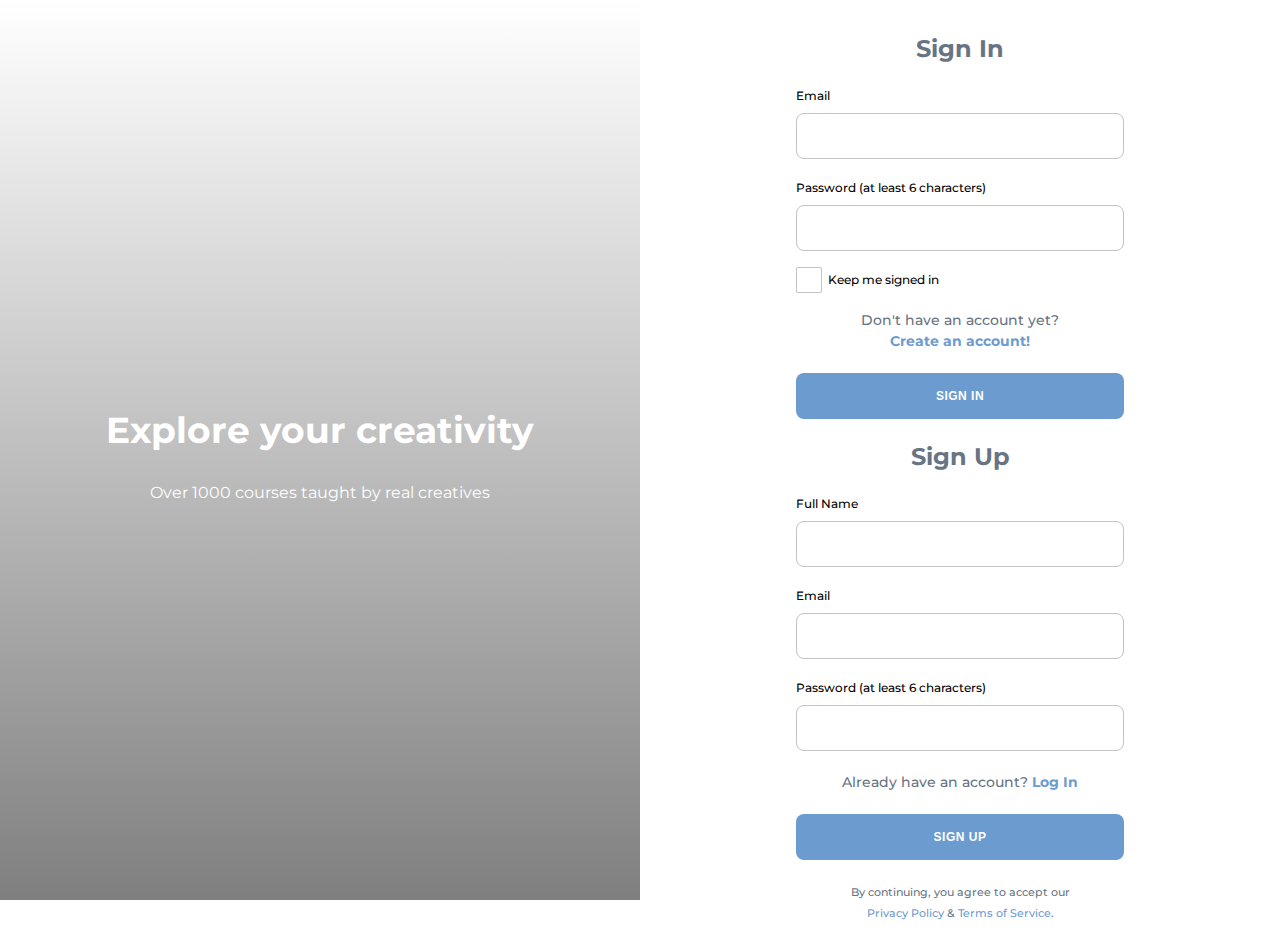
==== login form.html @ abe80ce1 "A" ====
<!DOCTYPE html>
<html lang="en">
<head>
    <meta charset="UTF-8">
    <meta name="viewport" content="width=device-width, initial-scale=1.0">
    <title>sombok3D Login</title>
    <link href="https://fonts.googleapis.com/icon?family=Material+Icons+Sharp" rel="stylesheet">
    <link rel="stylesheet" href="Login-style.css">
    <script src="https://kit.fontawesome.com/7ff1eae6e7.js" crossorigin="anonymous"></script>
    <script src="https://code.jquery.com/jquery-3.7.1.min.js" integrity="sha256-/JqT3SQfawRcv/BIHPThkBvs0OEvtFFmqPF/lYI/Cxo=" crossorigin="anonymous"></script>
    <link href='https://unpkg.com/boxicons@2.1.4/css/boxicons.min.css' rel='stylesheet'>
<body>
<!-- Main body -->
 <div class="split-screen">
    <div class="left">
        <section class="copy">
            <h1> Explore your creativity</h1>
            <p> Over 1000 courses taught by real creatives</p>
        </section>
    </div>
    <div class="signup-f">
        <div class="logo">
            <a href="index.html"> <img src="wp-content/themes/Logo/SVG-LOGO Sombok.svg"> 
            </a>
            
        </div>
        <form action="#" class="login-form">
            <section class="copy">
                <h2>Sign In</h2>
            </section>
            <div class="input-container email">
                <label for="email">Email</label>
                <input id="email" name="email" type="email" required>
                <!-- Additional hint for required field: <span class="hint">Required</span> -->
            </div>
        
            <div class="input-container password">
                <label for="password">Password (at least 6 characters)</label>
                <input id="password" name="password" type="password" minlength="6" required>
                <i class="far fa-eye-slash"></i>
                <!-- Additional hint for required field: <span class="hint">Required</span> -->
            </div>
        
            <div class="input-container cta">
                <label class="checkbox-container">
                    <input type="checkbox">
                    <span class="checkmark"></span>
                    Keep me signed in
                </label>
            </div>

            <section class="copy">
                <div class="login-container">
                    <p>Don't have an account yet? <a href="#"><br><strong>Create an account!</strong></a></p>
                </div>
            </section>
        
        
            <button class="signup-btn" type="submit">Sign In</button>

        </form>
        <form action="#" class="signup-form">
            <section class="copy">
                <h2>Sign Up</h2>
            </section>
        
            <div class="input-container name">
                <label for="fname">Full Name</label>
                <input id="fname" name="fname" type="text" required>
                <!-- Additional hint for required field: <span class="hint">Required</span> -->
            </div>
        
            <div class="input-container email">
                <label for="email">Email</label>
                <input id="email" name="email" type="email" required>
                <!-- Additional hint for required field: <span class="hint">Required</span> -->
            </div>
        
            <div class="input-container password">
                <label for="password">Password (at least 6 characters)</label>
                <input id="password" name="password" type="password" minlength="6" required>
                <i class="far fa-eye-slash"></i>
                <!-- Additional hint for required field: <span class="hint">Required</span> -->
            </div>
        
            <section class="copy">
                <div class="login-container">
                    <p>Already have an account? <a href="#"><strong>Log In</strong></a></p>
                </div>
            </section>
        
            <button class="signup-btn" type="submit">Sign Up</button>
        
            <section class="copy legal">
                <p><span class="small">By continuing, you agree to accept our <br>
                    <a href="#">Privacy Policy</a> &amp; <a href="#"> Terms of Service</a>.</span></p>
            </section>
        </form>
        
    </div>
 </div>


 <script src="LoginJava.js"></script>
</body>


</html>
---- Login-style.css ----
@import url("https://fonts.googleapis.com/css2?family=Montserrat:wght@100;400&family=Poppins:wght@100;200;300;400;500;600;800;900&display=swap");

@import url("https://fonts.googleapis.com/css2?family=Montserrat:wght@100;400&family=Noto+Sans+Khmer:wght@200;300;400;500;600;700&family=Poppins:wght@100;200;300;400;500;600;800;900&display=swap");

:root {
  font-size: 100%;
  font-size: 16px;
  line-height: 1.5;
  --color-primary: #6c9bcf;
  --color-danger: #ff0060;
  --color-success: #1b9c85;
  --color-warning: #f7d060;
  --color-white: #fff;
  --color-info-dark: #7d8da1;
  --color-dark: #363949;
  --color-light: rgba(132, 139, 200, 0.18);
  --color-dark-variant: #677483;
  --color-background: #f6f6f9;

  --card-border-radius: 2rem;
  --border-radius-1: 0.4rem;
  --border-radius-2: 1.2rem;

  --card-padding: 1.8rem;
  --padding-1: 1.2rem;

  --box-shadow: 0 2rem 3rem var(--color-light);
}

body {
  padding: 0;
  margin: 0;
  font-family: "Montserrat", sans-serif;
  font-weight: 500;
}

h1 {
  font-size: 2.25rem;
  font-weight: 700;
}

h2 {
  font-size: 1.5rem;
  font-weight: 700;
}

a {
  text-decoration: none;
  color: var(--color-primary);
}
a:hover {
  text-decoration: underline;
}

.small {
  font-size: 80%;
  text-align: center;
}
.split-screen {
  display: flex;
  flex-direction: column;
}
.left {
  height: 200px;
}

.left,
.signup-f {
  display: flex;
  flex-direction: column;
  justify-content: center;
  align-items: center;
}

.left {
  background: linear-gradient(rgba(0, 0, 0, 0), rgba(0, 0, 0, 0.5)),
    url("wp-content/uploads/2024/bnn-01.jpg");
  background-size: cover;
}

.left .copy {
  color: var(--color-white);
  text-align: center;
  -webkit-font-smoothing: antialiased;
  -moz-osx-font-smoothing: grayscale;
}

.signup-f .logo img {
  padding: 1rem;
  width: 12rem;
  height: auto;
}

.left p {
  font-weight: 400;
}

.signup-f .copy {
  color: var(--color-dark-variant);
  text-align: center;
}

.signup-f .copy p {
  margin: 1.5em 0;
  font-size: 0.875rem;
}

.signup-f form {
  width: 328px;
}

form input[type="text"],
form input[type="email"],
form input[type="password"] {
  display: block;
  width: 100%;
  box-sizing: border-box;
  border-radius: 8px;
  border: 1px solid #c4c4c4;
  padding: 1em;
  margin-bottom: 1.25rem;
  font-size: 0.875rem;
}

.error {
  font-size: 0.75rem;
}

label {
  display: block;
  margin-bottom: 0.5rem;
  font-size: 0.75rem;
}

.input-container.password {
  position: relative;
}
.input-container.password i {
  position: absolute;
  top: 42px;
  right: 16px;
  cursor: pointer;
}

.checkbox-container input {
  position: absolute;
  opacity: 0;
  cursor: pointer;
  height: 0;
  width: 0;
}

.checkbox-container {
  display: block;
  position: relative;
  padding-left: 2rem;
  cursor: pointer;
  user-select: none;
  margin: 0 0 1.25rem 0;
}

.checkbox-container input:checked ~ .checkmark {
  background-color: var(--color-dark-variant);
  border: 1px solid var(--color-dark);
}

.checkmark {
  position: absolute;
  width: 24px;
  height: 24px;
  background: var(--color-white);
  border: 1px solid #c4c4c4;
  border-radius: 2px;
  top: -4px;
  left: 0;
}

.checkmark:after {
  content: "";
  position: absolute;
  display: none;
}

.checkbox-container input:checked ~ .checkmark:after {
  display: block;
}

.checkbox-container .checkmark:after {
  border: solid var(--color-white);
  border-width: 0 3px 3px 0;
  width: 5px;
  height: 10px;
  left: 8px;
  top: 4px;
  transform: rotate(45deg);
}

.signup-btn {
  display: block;
  width: 100%;
  background: var(--color-primary);
  color: var(--color-white);
  font-weight: 700;
  border: none;
  padding: 1rem;
  border-radius: 8px;
  font-size: 0.75rem;
  text-transform: uppercase;
  letter-spacing: 0.5px;
}

.signup-btn:hover {
  background: var(--color-dark-variant);
  cursor: pointer;
}

@media screen and (min-width: 900px) {
  .split-screen {
    flex-direction: row;
    height: 100vh;
  }
  .left,
  .signup-f {
    display: flex;
    width: 50%;
    height: auto;
  }
}
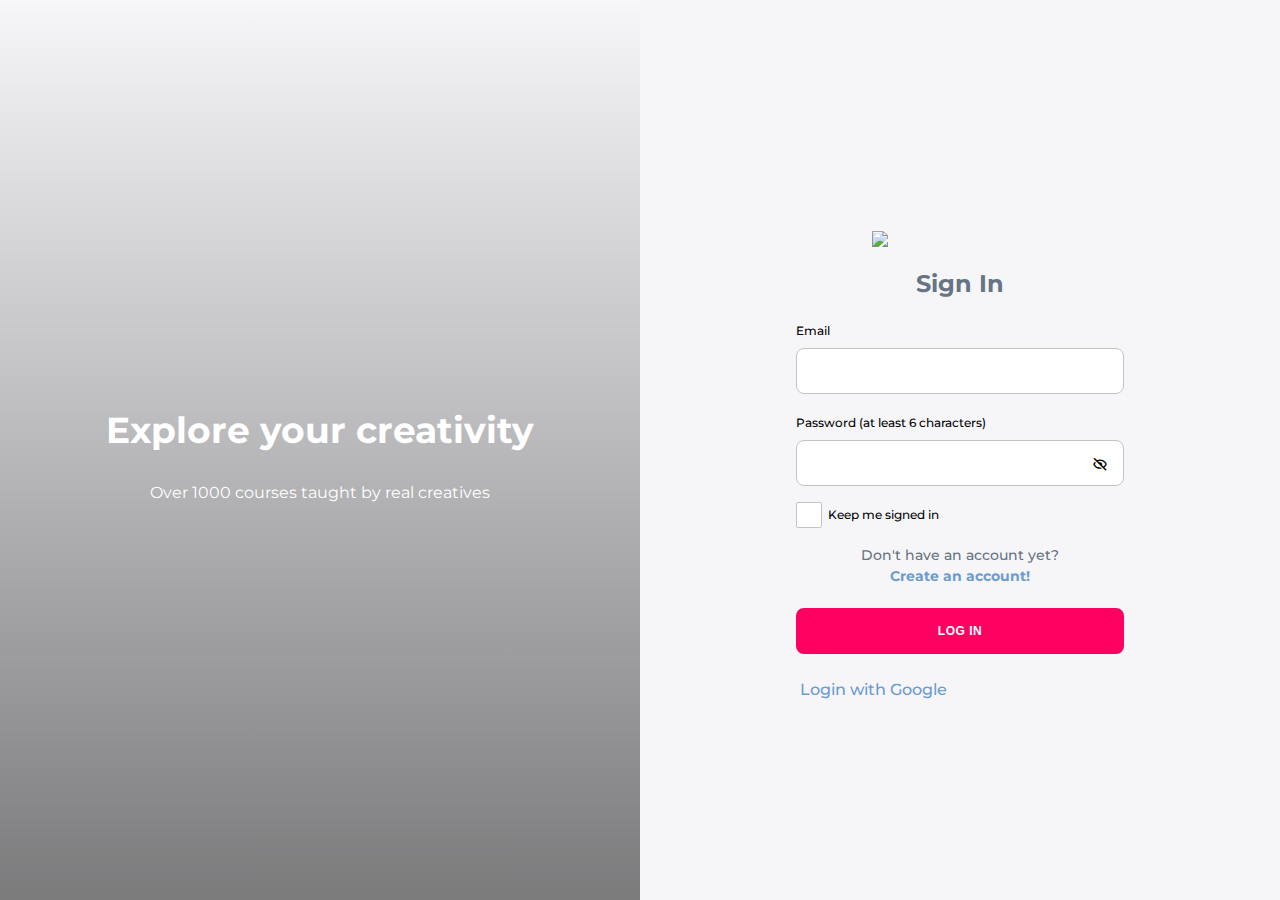
==== commit 5dcd9b0c: "sasd" ====
--- a/login form.html
+++ b/login form.html
@@ -8,7 +8,7 @@
     <link rel="stylesheet" href="Login-style.css">
     <script src="https://kit.fontawesome.com/7ff1eae6e7.js" crossorigin="anonymous"></script>
     <script src="https://code.jquery.com/jquery-3.7.1.min.js" integrity="sha256-/JqT3SQfawRcv/BIHPThkBvs0OEvtFFmqPF/lYI/Cxo=" crossorigin="anonymous"></script>
-    <link href='https://unpkg.com/boxicons@2.1.4/css/boxicons.min.css' rel='stylesheet'>
+    <link href='https://unpkg.com/boxicons@2.1.2/css/boxicons.min.css' rel='stylesheet'>
 <body>
 <!-- Main body -->
  <div class="split-screen">
@@ -18,7 +18,7 @@
             <p> Over 1000 courses taught by real creatives</p>
         </section>
     </div>
-    <div class="signup-f">
+    <div class="Forms">
         <div class="logo">
             <a href="index.html"> <img src="wp-content/themes/Logo/SVG-LOGO Sombok.svg"> 
             </a>
@@ -29,15 +29,15 @@
                 <h2>Sign In</h2>
             </section>
             <div class="input-container email">
-                <label for="email">Email</label>
-                <input id="email" name="email" type="email" required>
+                <label for="login-email">Email</label>
+                <input class="email-input" id="login-email" name="email" type="email" required>
                 <!-- Additional hint for required field: <span class="hint">Required</span> -->
             </div>
         
             <div class="input-container password">
                 <label for="password">Password (at least 6 characters)</label>
                 <input id="password" name="password" type="password" minlength="6" required>
-                <i class="far fa-eye-slash"></i>
+                <i class='bx bx-hide eye-icon'></i>
                 <!-- Additional hint for required field: <span class="hint">Required</span> -->
             </div>
         
@@ -51,13 +51,21 @@
 
             <section class="copy">
                 <div class="login-container">
-                    <p>Don't have an account yet? <a href="#"><br><strong>Create an account!</strong></a></p>
+                    <p>Don't have an account yet? <a href="#" class="link-login"><br><strong>Create an account!</strong></a></p>
                 </div>
             </section>
         
-        
-            <button class="signup-btn" type="submit">Sign In</button>
+            <button class="login-btn" type="submit">Log In</button>
 
+            <div class="line">
+                <div><br></div>
+                <div class="media-options">
+                    <a href="#" class="field google">
+                        <img src="#" alt="" class="google-img">
+                        <span>Login with Google</span>
+                    </a>
+                </div>
+            </div>
         </form>
         <form action="#" class="signup-form">
             <section class="copy">
@@ -71,21 +79,21 @@
             </div>
         
             <div class="input-container email">
-                <label for="email">Email</label>
-                <input id="email" name="email" type="email" required>
+                <label for="signup-email">Email</label>
+                <input class="email-input" id="signup-email" name="email" type="email" required>
                 <!-- Additional hint for required field: <span class="hint">Required</span> -->
             </div>
         
             <div class="input-container password">
                 <label for="password">Password (at least 6 characters)</label>
-                <input id="password" name="password" type="password" minlength="6" required>
-                <i class="far fa-eye-slash"></i>
+                <input id="signup-password" name="password" type="password" minlength="6" required>
+                <i class='bx bx-hide eye-icon'></i>
                 <!-- Additional hint for required field: <span class="hint">Required</span> -->
             </div>
         
             <section class="copy">
                 <div class="login-container">
-                    <p>Already have an account? <a href="#"><strong>Log In</strong></a></p>
+                    <p>Already have an account? <a href="#" class="link-signup"><strong>Log In</strong></a></p>
                 </div>
             </section>
         
@@ -96,11 +104,8 @@
                     <a href="#">Privacy Policy</a> &amp; <a href="#"> Terms of Service</a>.</span></p>
             </section>
         </form>
-        
     </div>
  </div>
-
-
  <script src="LoginJava.js"></script>
 </body>
 
--- a/Login-style.css
+++ b/Login-style.css
@@ -32,6 +32,7 @@
   margin: 0;
   font-family: "Montserrat", sans-serif;
   font-weight: 500;
+  background-color: var(--color-background);
 }
 
 h1 {
@@ -65,7 +66,7 @@
 }
 
 .left,
-.signup-f {
+.Forms {
   display: flex;
   flex-direction: column;
   justify-content: center;
@@ -85,9 +86,18 @@
   -moz-osx-font-smoothing: grayscale;
 }
 
-.signup-f .logo img {
-  padding: 1rem;
-  width: 12rem;
+.Forms {
+  background-color: var(--color-background);
+}
+.Forms .logo {
+  margin-top: 2rem;
+  position: relative;
+  width: 11rem;
+  height: 1rem;
+}
+.Forms .logo img {
+  position: relative;
+  width: 11rem;
   height: auto;
 }
 
@@ -95,17 +105,28 @@
   font-weight: 400;
 }
 
-.signup-f .copy {
+.Forms .copy {
   color: var(--color-dark-variant);
   text-align: center;
 }
 
-.signup-f .copy p {
+.Forms .copy p {
   margin: 1.5em 0;
   font-size: 0.875rem;
 }
-
-.signup-f form {
+.signup-form {
+  display: none;
+}
+
+.login-form.show {
+  display: none;
+}
+
+.signup-form.hide {
+  display: block;
+}
+
+.Forms form {
   width: 328px;
 }
 
@@ -160,8 +181,8 @@
 }
 
 .checkbox-container input:checked ~ .checkmark {
-  background-color: var(--color-dark-variant);
-  border: 1px solid var(--color-dark);
+  background-color: var(--color-danger);
+  border: 1px solid var(--color-white);
 }
 
 .checkmark {
@@ -195,10 +216,11 @@
   transform: rotate(45deg);
 }
 
-.signup-btn {
+.signup-btn,
+.login-btn {
   display: block;
   width: 100%;
-  background: var(--color-primary);
+  background: var(--color-danger);
   color: var(--color-white);
   font-weight: 700;
   border: none;
@@ -207,11 +229,14 @@
   font-size: 0.75rem;
   text-transform: uppercase;
   letter-spacing: 0.5px;
-}
-
-.signup-btn:hover {
-  background: var(--color-dark-variant);
-  cursor: pointer;
+  transition: 0.5s ease;
+}
+
+.signup-btn:hover,
+.login-btn:hover {
+  background: var(--color-primary);
+  cursor: pointer;
+  transition: 0.5s ease;
 }
 
 @media screen and (min-width: 900px) {
@@ -220,7 +245,7 @@
     height: 100vh;
   }
   .left,
-  .signup-f {
+  .Forms {
     display: flex;
     width: 50%;
     height: auto;
